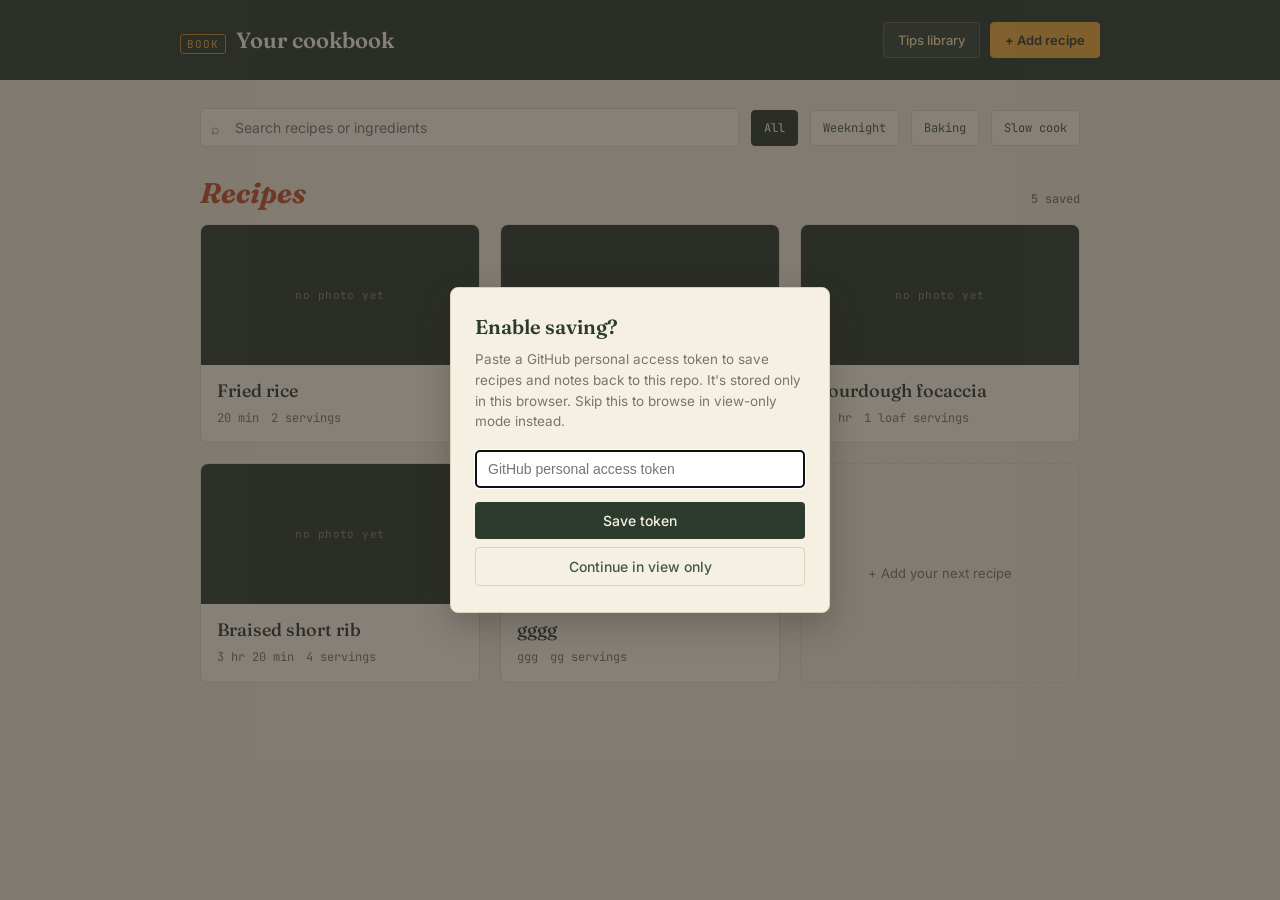
==== index.html @ 446f963f "merge" ====
<!DOCTYPE html>
<html lang="en">
<head>
<meta charset="UTF-8">
<meta name="viewport" content="width=device-width, initial-scale=1.0">
<title>Your cookbook</title>

<link rel="manifest" href="./manifest.webmanifest">
<meta name="theme-color" content="#2C3B2E">
<link rel="icon" type="image/png" sizes="192x192" href="./icons/icon-192.png">
<link rel="icon" type="image/png" sizes="512x512" href="./icons/icon-512.png">
<link rel="apple-touch-icon" href="./icons/icon-1024.png">
<meta name="apple-mobile-web-app-capable" content="yes">
<meta name="apple-mobile-web-app-status-bar-style" content="black-translucent">
<meta name="apple-mobile-web-app-title" content="Cookbook">

<link rel="preconnect" href="https://fonts.googleapis.com">
<link rel="preconnect" href="https://fonts.gstatic.com" crossorigin>
<link href="https://fonts.googleapis.com/css2?family=Fraunces:opsz,wght@9..144,500;9..144,600&family=Inter:wght@400;500;600&family=JetBrains+Mono:wght@500&display=swap" rel="stylesheet">
<link rel="stylesheet" href="css/base.css">
<style>
  .topbar { background: var(--basil); padding: 22px 20px; }
  .topbar-inner { max-width: 920px; margin: 0 auto; display: flex; align-items: center; justify-content: space-between; gap: 20px; flex-wrap: wrap; }
  .brand { display: flex; align-items: baseline; gap: 10px; }
  .brand .mark { font-family: 'JetBrains Mono', monospace; font-size: 11px; letter-spacing: 0.08em; text-transform: uppercase; color: var(--mustard); border: 1px solid var(--mustard-line); border-radius: 3px; padding: 2px 6px; }
  .brand h1 { font-family: 'Fraunces', serif; font-weight: 600; font-size: 22px; color: var(--card); margin: 0; }
  .topbar-actions { display: flex; gap: 10px; }
  .nav-link { color: var(--mustard-soft); background: rgba(255,255,255,0.06); border-color: rgba(255,255,255,0.14); }
  .nav-link:hover { background: rgba(255,255,255,0.12); border-color: rgba(255,255,255,0.24); color: var(--mustard-soft); }
  .nav-link.primary { background: var(--mustard); border-color: var(--mustard); color: var(--basil); font-weight: 600; }
  .nav-link.primary:hover { background: #f0b752; color: var(--basil); }

  .wrap { max-width: 920px; padding-top: 28px; }

  .toolbar { display: flex; gap: 12px; align-items: center; margin-bottom: 28px; flex-wrap: wrap; }
  .search { position: relative; flex: 1; min-width: 220px; }
  .search input { padding-left: 34px; font-size: 14px; }
  .search .icon { position: absolute; left: 11px; top: 50%; transform: translateY(-50%); color: var(--muted); font-size: 14px; pointer-events: none; }
  .filter-chip { font-family: 'JetBrains Mono', monospace; font-size: 12px; color: var(--basil-soft); background: var(--card); border: 1px solid var(--border); border-radius: 4px; padding: 9px 12px; cursor: pointer; white-space: nowrap; }
  .filter-chip.active { background: var(--basil); color: var(--card); border-color: var(--basil); }

  .grid { display: grid; grid-template-columns: repeat(auto-fill, minmax(260px, 1fr)); gap: 20px; margin-bottom: 44px; }
  .recipe-card { background: var(--card); border: 1px solid var(--border); border-radius: 8px; overflow: hidden; cursor: pointer; text-decoration: none; display: block; color: inherit; transition: border-color 0.15s ease, transform 0.15s ease; }
  .recipe-card:hover { border-color: var(--mustard-line); transform: translateY(-2px); }
  .thumb { height: 140px; background: var(--basil); display: flex; align-items: center; justify-content: center; position: relative; overflow: hidden; }
  .thumb img { width: 100%; height: 100%; object-fit: cover; }
  .thumb.placeholder::after { content: 'no photo yet'; font-family: 'JetBrains Mono', monospace; font-size: 11px; color: rgba(246, 240, 226, 0.4); letter-spacing: 0.04em; }
  .card-body { padding: 14px 16px 16px; }
  .card-body h3 { font-family: 'Fraunces', serif; font-weight: 500; font-size: 18px; color: var(--basil); margin: 0 0 8px; }
  .card-meta { display: flex; gap: 12px; font-family: 'JetBrains Mono', monospace; font-size: 12px; color: var(--muted); }
  .empty-slot { border: 1.5px dashed var(--border); border-radius: 8px; display: flex; align-items: center; justify-content: center; min-height: 220px; cursor: pointer; color: var(--muted); font-size: 13px; text-align: center; padding: 20px; text-decoration: none; transition: border-color 0.15s ease, color 0.15s ease; }
  .empty-slot:hover { border-color: var(--mustard-line); color: var(--paprika); }

  .saved-banner { display: flex; align-items: center; justify-content: space-between; gap: 12px; background: var(--mustard-soft); border: 1px solid var(--mustard-line); border-radius: 6px; padding: 12px 16px; margin-bottom: 24px; font-size: 13.5px; color: var(--charcoal); }
  .saved-banner button { background: none; border: none; color: var(--basil-soft); font-size: 16px; line-height: 1; cursor: pointer; padding: 2px 4px; flex-shrink: 0; }
</style>
</head>
<body>

<div class="topbar">
  <div class="topbar-inner">
    <div class="brand">
      <span class="mark">book</span>
      <h1>Your cookbook</h1>
    </div>
    <div class="topbar-actions">
      <a class="btn nav-link" href="tips.html">Tips library</a>
      <a class="btn nav-link primary" href="add-recipe.html" id="addRecipeLink">+ Add recipe</a>
    </div>
  </div>
</div>

<div class="wrap">

  <div class="saved-banner" id="savedBanner" style="display:none">
    <span id="savedBannerText"></span>
    <button type="button" id="savedBannerClose" aria-label="Dismiss">&times;</button>
  </div>

  <div class="toolbar">
    <div class="search">
      <span class="icon">&#8981;</span>
      <input type="text" placeholder="Search recipes or ingredients" id="searchInput">
    </div>
    <div class="filter-chip active" data-tag="All">All</div>
    <div class="filter-chip" data-tag="Weeknight">Weeknight</div>
    <div class="filter-chip" data-tag="Baking">Baking</div>
    <div class="filter-chip" data-tag="Slow cook">Slow cook</div>
  </div>

  <div class="section-label">
    <h2 style="margin:0">Recipes</h2>
    <span class="count" id="recipeCount"></span>
  </div>

  <div class="grid" id="recipeGrid"></div>

</div>

<script src="js/tips-engine.js"></script>
<script src="js/github-store.js"></script>
<script src="js/sw-update.js"></script>
<script>
GitHubStore.ensureAccessChoice().then(mode => {
  if (mode === 'view-only') document.getElementById('addRecipeLink').style.display = 'none';
});

(function showSavedBanner() {
  const params = new URLSearchParams(location.search);
  const saved = params.get('saved');
  if (!saved) return;

  const banner = document.getElementById('savedBanner');
  const text = document.getElementById('savedBannerText');
  const label = saved === 'updated' ? 'Recipe updated.' : saved === 'deleted' ? 'Recipe deleted.' : 'Recipe saved.';
  text.textContent = label + ' It can take a minute or so to appear here while the site rebuilds.';
  banner.style.display = 'flex';
  document.getElementById('savedBannerClose').addEventListener('click', () => {
    banner.style.display = 'none';
  });

  params.delete('saved');
  const cleanUrl = location.pathname + (params.toString() ? '?' + params.toString() : '');
  history.replaceState(null, '', cleanUrl);
})();

let allRecipes = [];
let activeTag = 'All';

const grid = document.getElementById('recipeGrid');

function renderCards() {
  const q = document.getElementById('searchInput').value.toLowerCase().trim();
  const list = allRecipes.filter(r => {
    const matchesTag = activeTag === 'All' || (r.tags || []).includes(activeTag);
    const matchesSearch = !q || r.title.toLowerCase().includes(q) ||
      r.ingredients.some(i => i.name.toLowerCase().includes(q));
    return matchesTag && matchesSearch;
  });

  grid.innerHTML = '';
  list.forEach(r => {
    const card = document.createElement('a');
    card.className = 'recipe-card';
    card.href = `recipe.html?id=${encodeURIComponent(r.id)}`;
    card.innerHTML = `
      <div class="thumb ${r.image ? '' : 'placeholder'}">
        ${r.image ? `<img src="${r.image}" alt="">` : ''}
      </div>
      <div class="card-body">
        <h3>${TipsEngine.escapeHtml(r.title)}</h3>
        <div class="card-meta">
          <span>${TipsEngine.escapeHtml(r.time)}</span>
          <span>${TipsEngine.escapeHtml(r.servings)} servings</span>
        </div>
      </div>`;
    grid.appendChild(card);
  });

  const emptySlot = document.createElement('a');
  emptySlot.className = 'empty-slot';
  emptySlot.href = 'add-recipe.html';
  emptySlot.textContent = '+ Add your next recipe';
  grid.appendChild(emptySlot);

  document.getElementById('recipeCount').textContent = list.length + (list.length === 1 ? ' saved' : ' saved');
}

document.getElementById('searchInput').addEventListener('input', renderCards);

document.querySelectorAll('.filter-chip').forEach(chip => {
  chip.addEventListener('click', () => {
    document.querySelectorAll('.filter-chip').forEach(c => c.classList.remove('active'));
    chip.classList.add('active');
    activeTag = chip.dataset.tag;
    renderCards();
  });
});

TipsEngine.loadRecipes()
  .then(data => { allRecipes = data; renderCards(); })
  .catch(err => {
    grid.innerHTML = `<p style="color:var(--danger)">Couldn't load recipes.json \u2014 ${err.message}</p>`;
  });

</script>
</body>
</html>
---- css/base.css ----
/* ===== Design tokens ===== */
:root {
  --basil: #2C3B2E;
  --basil-soft: #435946;
  --parchment: #EDE4D3;
  --card: #F6F0E2;
  --paprika: #C1502E;
  --mustard: #E8A93B;
  --mustard-soft: #F4DDA6;
  --mustard-line: #C98A1E;
  --charcoal: #2A2622;
  --muted: #7A756A;
  --border: #DCD2B8;
  --danger: #A3402A;
}

* { box-sizing: border-box; }

body {
  margin: 0;
  background: var(--parchment);
  color: var(--charcoal);
  font-family: 'Inter', sans-serif;
}

/* ===== Shared typography ===== */
.kicker {
  font-family: 'JetBrains Mono', monospace;
  font-size: 12px;
  letter-spacing: 0.08em;
  text-transform: uppercase;
  color: var(--paprika);
  margin: 0 0 6px;
}

.section-label {
  font-family: 'Fraunces', serif;
  font-weight: 500;
  font-style: italic;
  font-size: 19px;
  color: var(--paprika);
  margin: 0 0 14px;
  display: flex;
  align-items: baseline;
  justify-content: space-between;
  gap: 12px;
}

.section-label .count {
  font-family: 'JetBrains Mono', monospace;
  font-style: normal;
  font-size: 12px;
  color: var(--muted);
}

/* ===== Shared buttons ===== */
.btn {
  font-family: 'Inter', sans-serif;
  font-size: 13px;
  font-weight: 500;
  padding: 9px 14px;
  border-radius: 4px;
  cursor: pointer;
  display: inline-flex;
  align-items: center;
  gap: 6px;
  text-decoration: none;
  border: 1px solid var(--border);
  background: none;
  color: var(--basil-soft);
  transition: border-color 0.15s ease, color 0.15s ease, background 0.15s ease;
}

.btn:hover {
  border-color: var(--mustard-line);
  color: var(--paprika);
  background: var(--mustard-soft);
}

.btn.primary {
  background: var(--basil);
  border-color: var(--basil);
  color: var(--card);
}

.btn.primary:hover { background: var(--basil-soft); color: var(--card); }

.btn.active {
  background: var(--basil);
  border-color: var(--basil);
  color: var(--card);
}

.btn.active:hover { background: var(--basil-soft); color: var(--card); }

.btn.dashed {
  border-style: dashed;
  background: none;
}

/* ===== Shared form fields ===== */
input[type="text"],
input[type="number"],
textarea {
  width: 100%;
  background: var(--card);
  border: 1px solid var(--border);
  border-radius: 4px;
  padding: 10px 12px;
  font-family: 'Inter', sans-serif;
  font-size: 15px;
  color: var(--charcoal);
  transition: border-color 0.15s ease;
}

input[type="text"]:focus,
input[type="number"]:focus,
textarea:focus {
  outline: none;
  border-color: var(--mustard-line);
}

label {
  display: block;
  font-family: 'JetBrains Mono', monospace;
  font-size: 11px;
  letter-spacing: 0.04em;
  text-transform: uppercase;
  color: var(--basil-soft);
  margin-bottom: 6px;
}

/* ===== Shared layout shell ===== */
.wrap {
  max-width: 760px;
  margin: 0 auto;
  padding: 40px 20px 80px;
}
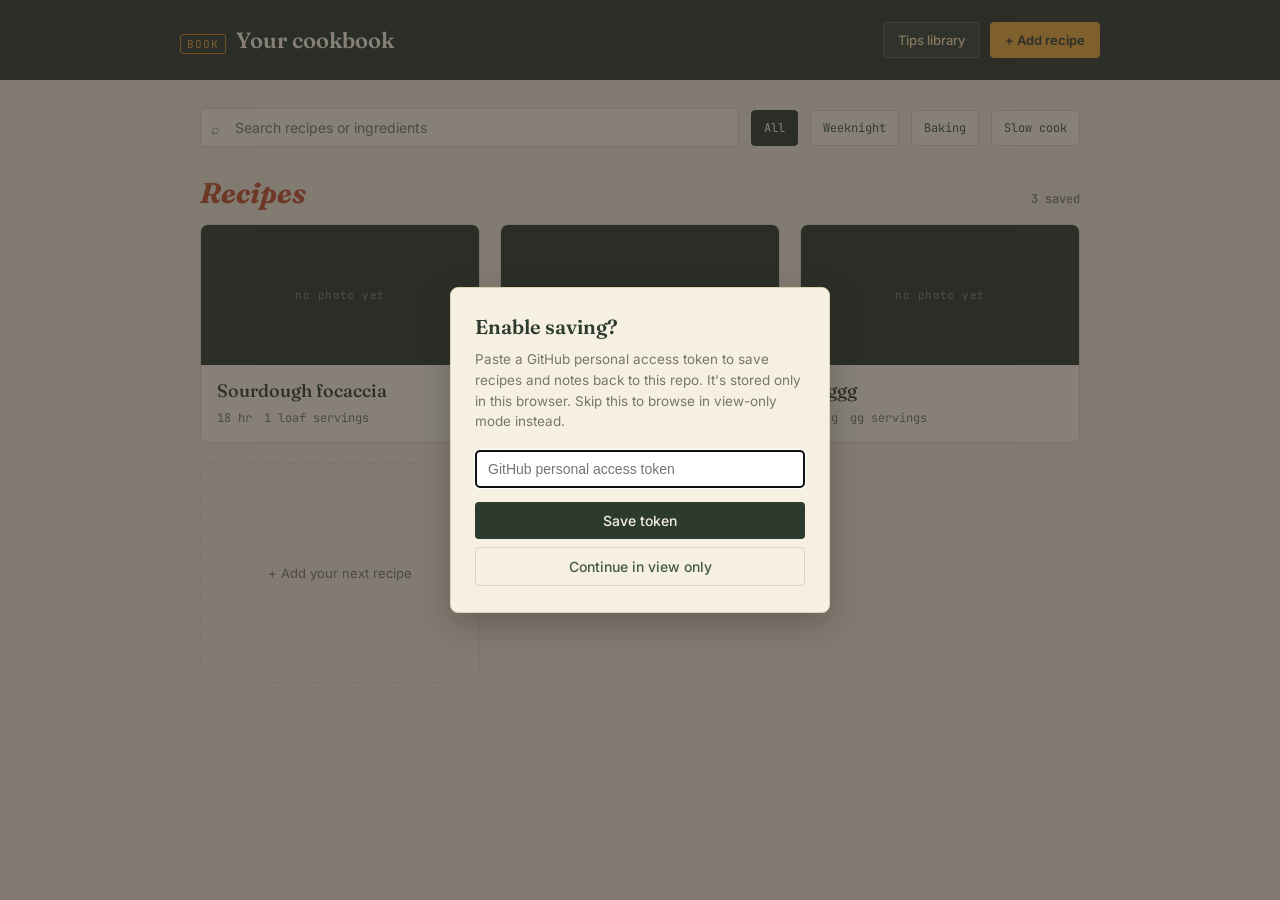
==== commit 41f71d02: "responsive UI" ====
--- a/index.html
+++ b/index.html
@@ -40,6 +40,13 @@
   .filter-chip.active { background: var(--basil); color: var(--card); border-color: var(--basil); }
 
   .grid { display: grid; grid-template-columns: repeat(auto-fill, minmax(260px, 1fr)); gap: 20px; margin-bottom: 44px; }
+
+  @media (max-width: 480px) {
+    .topbar { padding: 16px 16px; }
+    .brand h1 { font-size: 19px; }
+    .wrap { padding: 24px 16px 60px; }
+    .grid { grid-template-columns: 1fr; }
+  }
   .recipe-card { background: var(--card); border: 1px solid var(--border); border-radius: 8px; overflow: hidden; cursor: pointer; text-decoration: none; display: block; color: inherit; transition: border-color 0.15s ease, transform 0.15s ease; }
   .recipe-card:hover { border-color: var(--mustard-line); transform: translateY(-2px); }
   .thumb { height: 140px; background: var(--basil); display: flex; align-items: center; justify-content: center; position: relative; overflow: hidden; }
--- a/css/base.css
+++ b/css/base.css
@@ -136,3 +136,7 @@
   margin: 0 auto;
   padding: 40px 20px 80px;
 }
+
+html { overflow-x: hidden; }
+
+img, svg { max-width: 100%; height: auto; }
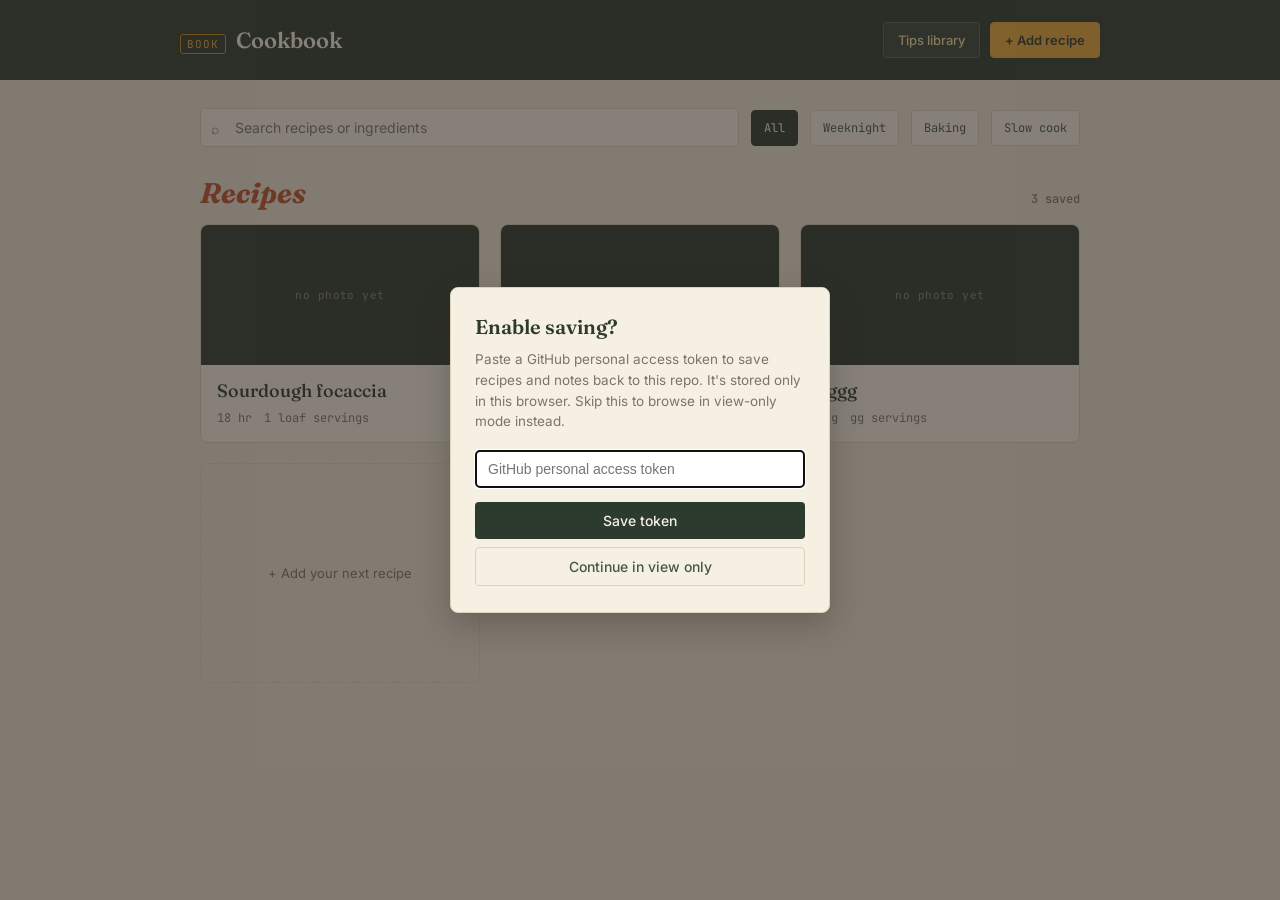
==== commit 0a0cb058: "some change" ====
--- a/index.html
+++ b/index.html
@@ -68,7 +68,7 @@
   <div class="topbar-inner">
     <div class="brand">
       <span class="mark">book</span>
-      <h1>Your cookbook</h1>
+      <h1>Cookbook</h1>
     </div>
     <div class="topbar-actions">
       <a class="btn nav-link" href="tips.html">Tips library</a>
@@ -152,7 +152,7 @@
     card.href = `recipe.html?id=${encodeURIComponent(r.id)}`;
     card.innerHTML = `
       <div class="thumb ${r.image ? '' : 'placeholder'}">
-        ${r.image ? `<img src="${r.image}" alt="">` : ''}
+        ${r.image ? `<img src="${TipsEngine.escapeHtml(r.image)}" alt="">` : ''}
       </div>
       <div class="card-body">
         <h3>${TipsEngine.escapeHtml(r.title)}</h3>
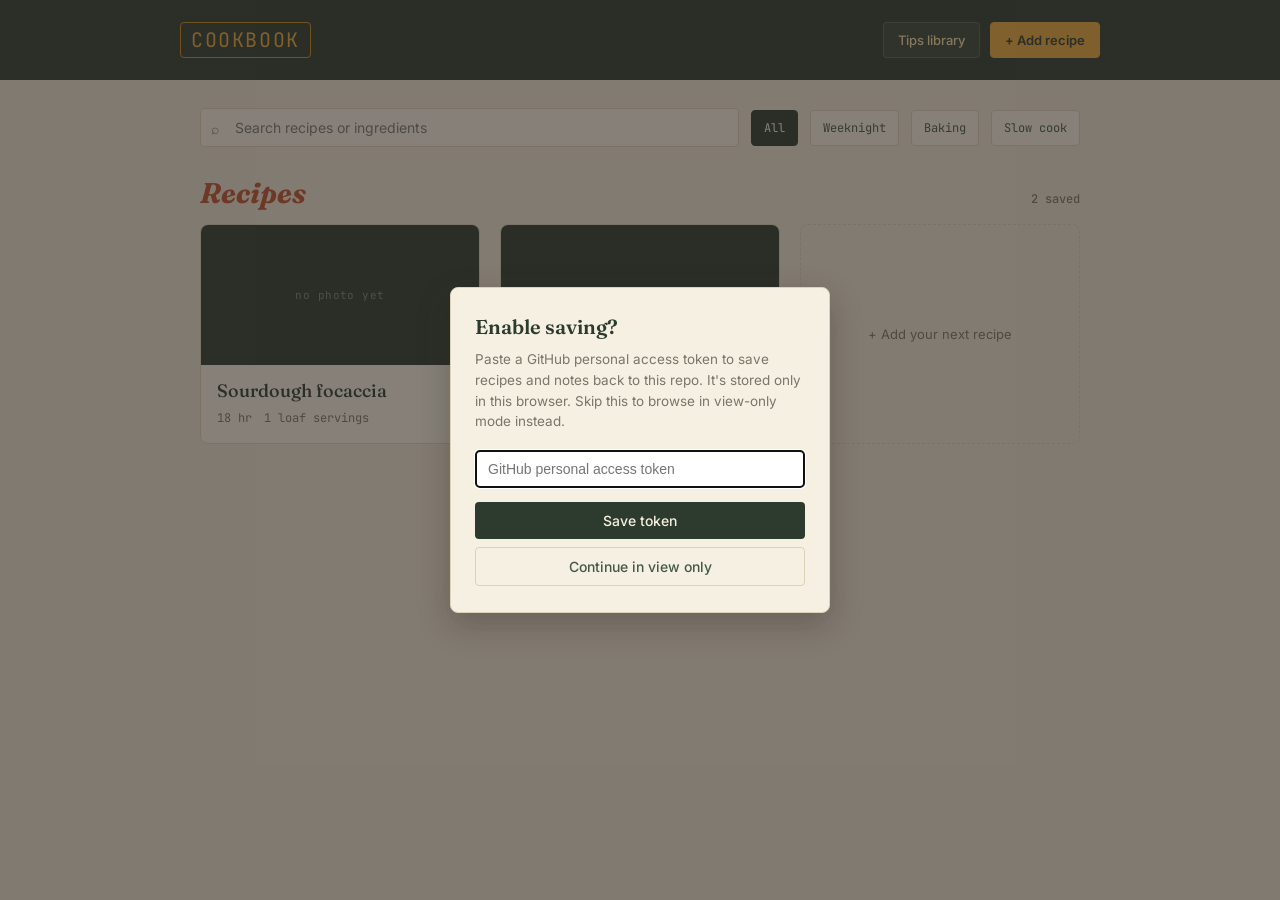
==== commit 9fde9304: "basic naming" ====
--- a/index.html
+++ b/index.html
@@ -3,7 +3,7 @@
 <head>
 <meta charset="UTF-8">
 <meta name="viewport" content="width=device-width, initial-scale=1.0">
-<title>Your cookbook</title>
+<title>cookbook</title>
 
 <link rel="manifest" href="./manifest.webmanifest">
 <meta name="theme-color" content="#2C3B2E">
@@ -22,8 +22,7 @@
   .topbar { background: var(--basil); padding: 22px 20px; }
   .topbar-inner { max-width: 920px; margin: 0 auto; display: flex; align-items: center; justify-content: space-between; gap: 20px; flex-wrap: wrap; }
   .brand { display: flex; align-items: baseline; gap: 10px; }
-  .brand .mark { font-family: 'JetBrains Mono', monospace; font-size: 11px; letter-spacing: 0.08em; text-transform: uppercase; color: var(--mustard); border: 1px solid var(--mustard-line); border-radius: 3px; padding: 2px 6px; }
-  .brand h1 { font-family: 'Fraunces', serif; font-weight: 600; font-size: 22px; color: var(--card); margin: 0; }
+  .brand .mark { font-family: 'JetBrains Mono', monospace; font-size: 20px; letter-spacing: 0.08em; text-transform: uppercase; color: var(--mustard); border: 1px solid var(--mustard-line); border-radius: 4px; padding: 4px 10px; }
   .topbar-actions { display: flex; gap: 10px; }
   .nav-link { color: var(--mustard-soft); background: rgba(255,255,255,0.06); border-color: rgba(255,255,255,0.14); }
   .nav-link:hover { background: rgba(255,255,255,0.12); border-color: rgba(255,255,255,0.24); color: var(--mustard-soft); }
@@ -43,7 +42,7 @@
 
   @media (max-width: 480px) {
     .topbar { padding: 16px 16px; }
-    .brand h1 { font-size: 19px; }
+    .brand .mark { font-size: 17px; }
     .wrap { padding: 24px 16px 60px; }
     .grid { grid-template-columns: 1fr; }
   }
@@ -67,8 +66,7 @@
 <div class="topbar">
   <div class="topbar-inner">
     <div class="brand">
-      <span class="mark">book</span>
-      <h1>Cookbook</h1>
+      <span class="mark">COOKBOOK</span>
     </div>
     <div class="topbar-actions">
       <a class="btn nav-link" href="tips.html">Tips library</a>
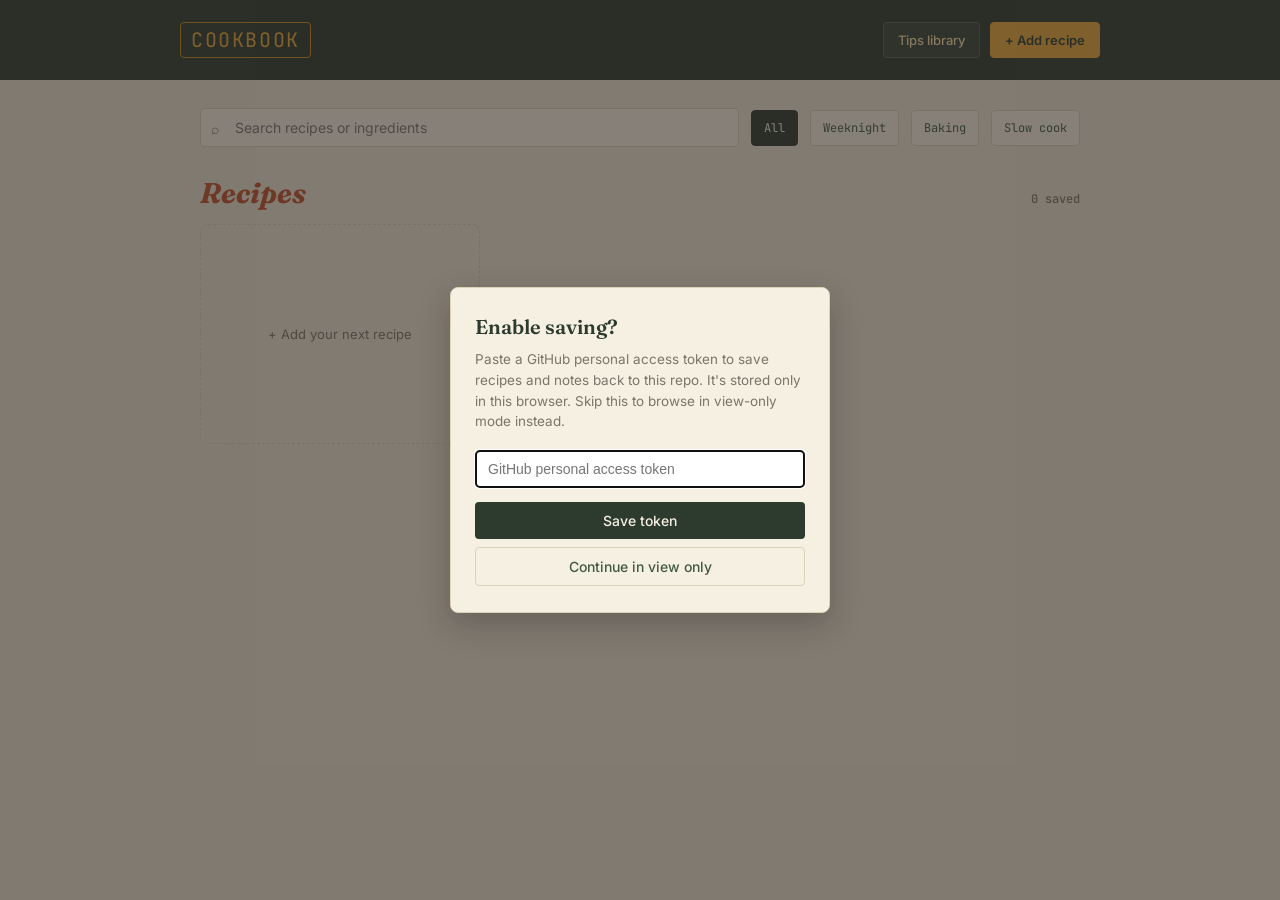
==== commit f3eaa715: "better delete ux" ====
--- a/index.html
+++ b/index.html
@@ -3,13 +3,13 @@
 <head>
 <meta charset="UTF-8">
 <meta name="viewport" content="width=device-width, initial-scale=1.0">
-<title>cookbook</title>
+<title>Cookbook</title>
 
 <link rel="manifest" href="./manifest.webmanifest">
 <meta name="theme-color" content="#2C3B2E">
 <link rel="icon" type="image/png" sizes="192x192" href="./icons/icon-192.png">
 <link rel="icon" type="image/png" sizes="512x512" href="./icons/icon-512.png">
-<link rel="apple-touch-icon" href="./icons/icon-1024.png">
+<link rel="apple-touch-icon" href="./icons/apple-touch-icon.png">
 <meta name="apple-mobile-web-app-capable" content="yes">
 <meta name="apple-mobile-web-app-status-bar-style" content="black-translucent">
 <meta name="apple-mobile-web-app-title" content="Cookbook">
@@ -59,6 +59,10 @@
 
   .saved-banner { display: flex; align-items: center; justify-content: space-between; gap: 12px; background: var(--mustard-soft); border: 1px solid var(--mustard-line); border-radius: 6px; padding: 12px 16px; margin-bottom: 24px; font-size: 13.5px; color: var(--charcoal); }
   .saved-banner button { background: none; border: none; color: var(--basil-soft); font-size: 16px; line-height: 1; cursor: pointer; padding: 2px 4px; flex-shrink: 0; }
+  .sync-banner { display: none; align-items: center; justify-content: space-between; gap: 12px; background: #FBEAE4; border: 1px solid var(--danger, #A3402A); border-radius: 6px; padding: 12px 16px; margin-bottom: 24px; font-size: 13.5px; color: var(--danger, #A3402A); }
+  .sync-banner.show { display: flex; }
+  .sync-banner button { font-family: 'Inter', sans-serif; font-size: 13px; font-weight: 500; background: none; border: 1px solid var(--danger, #A3402A); color: var(--danger, #A3402A); border-radius: 4px; padding: 6px 12px; cursor: pointer; flex-shrink: 0; }
+  .sync-banner button:hover { background: var(--danger, #A3402A); color: #fff; }
 </style>
 </head>
 <body>
@@ -82,6 +86,11 @@
     <button type="button" id="savedBannerClose" aria-label="Dismiss">&times;</button>
   </div>
 
+  <div class="sync-banner" id="syncBanner">
+    <span id="syncBannerText"></span>
+    <button type="button" id="syncBannerRetry">Retry now</button>
+  </div>
+
   <div class="toolbar">
     <div class="search">
       <span class="icon">&#8981;</span>
@@ -108,7 +117,37 @@
 <script>
 GitHubStore.ensureAccessChoice().then(mode => {
   if (mode === 'view-only') document.getElementById('addRecipeLink').style.display = 'none';
+  else GitHubStore.flushPendingChanges().then(refreshSyncBanner);
 });
+
+// A delete/edit that's still unresolved after a couple of minutes (repeated
+// flush failures — offline, bad token, etc.) is surfaced here rather than
+// silently reverting, since the pending ledger no longer expires on a timer.
+function refreshSyncBanner() {
+  const stuck = GitHubStore.getStuckPending();
+  const banner = document.getElementById('syncBanner');
+  if (stuck.length === 0) {
+    banner.classList.remove('show');
+    return;
+  }
+  const text = document.getElementById('syncBannerText');
+  text.textContent = stuck.length === 1
+    ? `A change to "${stuck[0].label}" hasn't synced to GitHub yet — it may not be saved.`
+    : `${stuck.length} changes haven't synced to GitHub yet — they may not be saved.`;
+  banner.classList.add('show');
+}
+
+document.getElementById('syncBannerRetry').addEventListener('click', async () => {
+  const btn = document.getElementById('syncBannerRetry');
+  btn.disabled = true;
+  btn.textContent = 'Retrying…';
+  await GitHubStore.flushPendingChanges();
+  refreshSyncBanner();
+  btn.disabled = false;
+  btn.textContent = 'Retry now';
+});
+
+refreshSyncBanner();
 
 (function showSavedBanner() {
   const params = new URLSearchParams(location.search);
